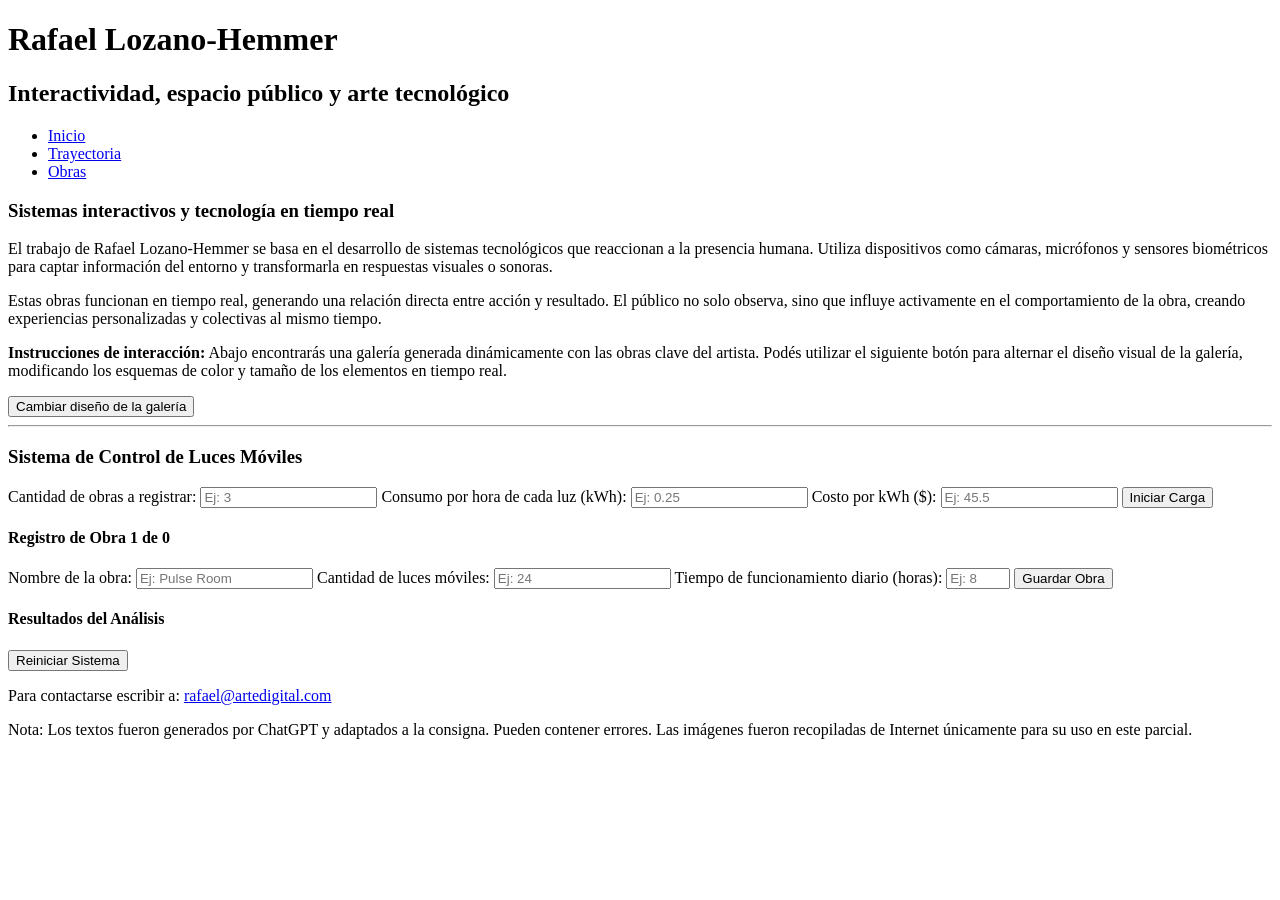
==== obras.html @ 91a45c19 "Add files via upload Se cambia nombre de los archivos HTML y se cargan nuevos con el contenido dentr" ====
<!DOCTYPE html>
<html lang="es">
<head>
    <meta charset="UTF-8">
    <title>Rafael Lozano-Hemmer - Obras</title>

    <!-- Fuente Barlow que pide la consigna -->
    <link rel="preconnect" href="https://fonts.googleapis.com">
    <link rel="preconnect" href="https://fonts.gstatic.com" crossorigin>
    <link href="https://fonts.googleapis.com/css2?family=Barlow:ital,wght@0,300;0,400;0,600;1,300;1,400&display=swap" rel="stylesheet">
    
    <link rel="stylesheet" href="css/estilos.css">
</head>
<body>

    <!-- Contenedor gral -->
    <div class="bloque-contenedor">

        <!-- Encabezado (el mismo en todas las paginas) -->
        <header class="encabezado">
            <h1 class="titulos">Rafael Lozano-Hemmer</h1>
            <h2 class="titulos">Interactividad, espacio público y arte tecnológico</h2>
        </header>

        <!-- Menu de navegacion (el mismo en todas las paginas) -->
        <nav class="menu">
            <ul>
                <li><a href="index.html">Inicio</a></li>
                <li><a href="trayectoria.html">Trayectoria</a></li>
                <li><a href="obras.html" class="activo">Obras</a></li>
            </ul>
        </nav>

    
        <main class="contenido-obras">
            
            <!--Intro-->
            <section class="introduccion-tecnologica">
                <h3 class="subtitulo">Sistemas interactivos y tecnología en tiempo real</h3>
                <p>El trabajo de Rafael Lozano-Hemmer se basa en el desarrollo de sistemas tecnológicos que reaccionan a la presencia humana. Utiliza dispositivos como cámaras, micrófonos y sensores biométricos para captar información del entorno y transformarla en respuestas visuales o sonoras.</p>
                <p>Estas obras funcionan en tiempo real, generando una relación directa entre acción y resultado. El público no solo observa, sino que influye activamente en el comportamiento de la obra, creando experiencias personalizadas y colectivas al mismo tiempo.</p>
            </section>

            <!--Instrucciones para el ejercicio interactivo-->
            <section class="bloque-instrucciones">
                <p><strong>Instrucciones de interacción:</strong> Abajo encontrarás una galería generada dinámicamente con las obras clave del artista. Podés utilizar el siguiente botón para alternar el diseño visual de la galería, modificando los esquemas de color y tamaño de los elementos en tiempo real.</p>
                
                <button id="btn-cambiar-diseno" class="titulos">Cambiar diseño de la galería</button>
            </section>

            <!-- Contenedor galeria /en JS se rellena con las imagenes-->
            <section id="contenedor-galeria" class="galeria-estilo-original">
            </section>
            <hr>

            <!-- EJERCICIO -->
            <section class="ejercicio-luces">
                <h3 class="subtitulo">Sistema de Control de Luces Móviles</h3>
                
                <!--Formulario -->
                <div id="paso-inicial">
                    <label for="cant-obras">Cantidad de obras a registrar:</label>
                    <input type="number" id="cant-obras" min="1" placeholder="Ej: 3">
                    
                    <label for="consumo-luz">Consumo por hora de cada luz (kWh):</label>
                    <input type="number" id="consumo-luz" min="0" step="0.1" placeholder="Ej: 0.25">
                    
                    <label for="costo-kwh">Costo por kWh ($):</label>
                    <input type="number" id="costo-kwh" min="0" step="0.1" placeholder="Ej: 45.5">
                    
                    <button id="configurar" class="titulos">Iniciar Carga</button>
                </div>

                <!--Carga de obras, oculto al principio-->
                <div id="paso-carga" class="oculto">
                    <h4 class="titulos">Registro de Obra <span id="num-obra-actual">1</span> de <span id="total-obras-carga">0</span></h4>
                    <form id="form-obra">
                        <label for="nombre-obra">Nombre de la obra:</label>
                        <input type="text" id="nombre-obra" placeholder="Ej: Pulse Room">
                        
                        <label for="luces-obra">Cantidad de luces móviles:</label>
                        <input type="number" id="luces-obra" min="1" placeholder="Ej: 24">
                        
                        <label for="horas-obra">Tiempo de funcionamiento diario (horas):</label>
                        <input type="number" id="horas-obra" min="1" max="24" step="0.5" placeholder="Ej: 8">
                        
                        <button type="button" id="guardar-obra" class="titulos">Guardar Obra</button>
                    </form>
                </div>

                <!-- Resultados -->
                <div id="resultados" class="oculto">
                    <h4 class="titulos">Resultados del Análisis</h4>
                    
                    <div id="resultados-texto">
                    </div>

                    <button id="reiniciar" class="titulos">Reiniciar Sistema</button>
                </div>
            </section>

        </main>

        <!-- Footer (el mismo en las 3 paginas) -->
        <footer class="pie-principal">
            <p>Para contactarse escribir a: <a href="mailto:rafael@artedigital.com">rafael@artedigital.com</a></p>
            <p class="nota-legal">Nota: Los textos fueron generados por ChatGPT y adaptados a la consigna. Pueden contener errores. Las imágenes fueron recopiladas de Internet únicamente para su uso en este parcial.</p>
        </footer>

    </div>

    <!-- Script que maneja la galería y el sistema de luces) -->
    <script src="js/galeria.js"></script>
</body>
</html>
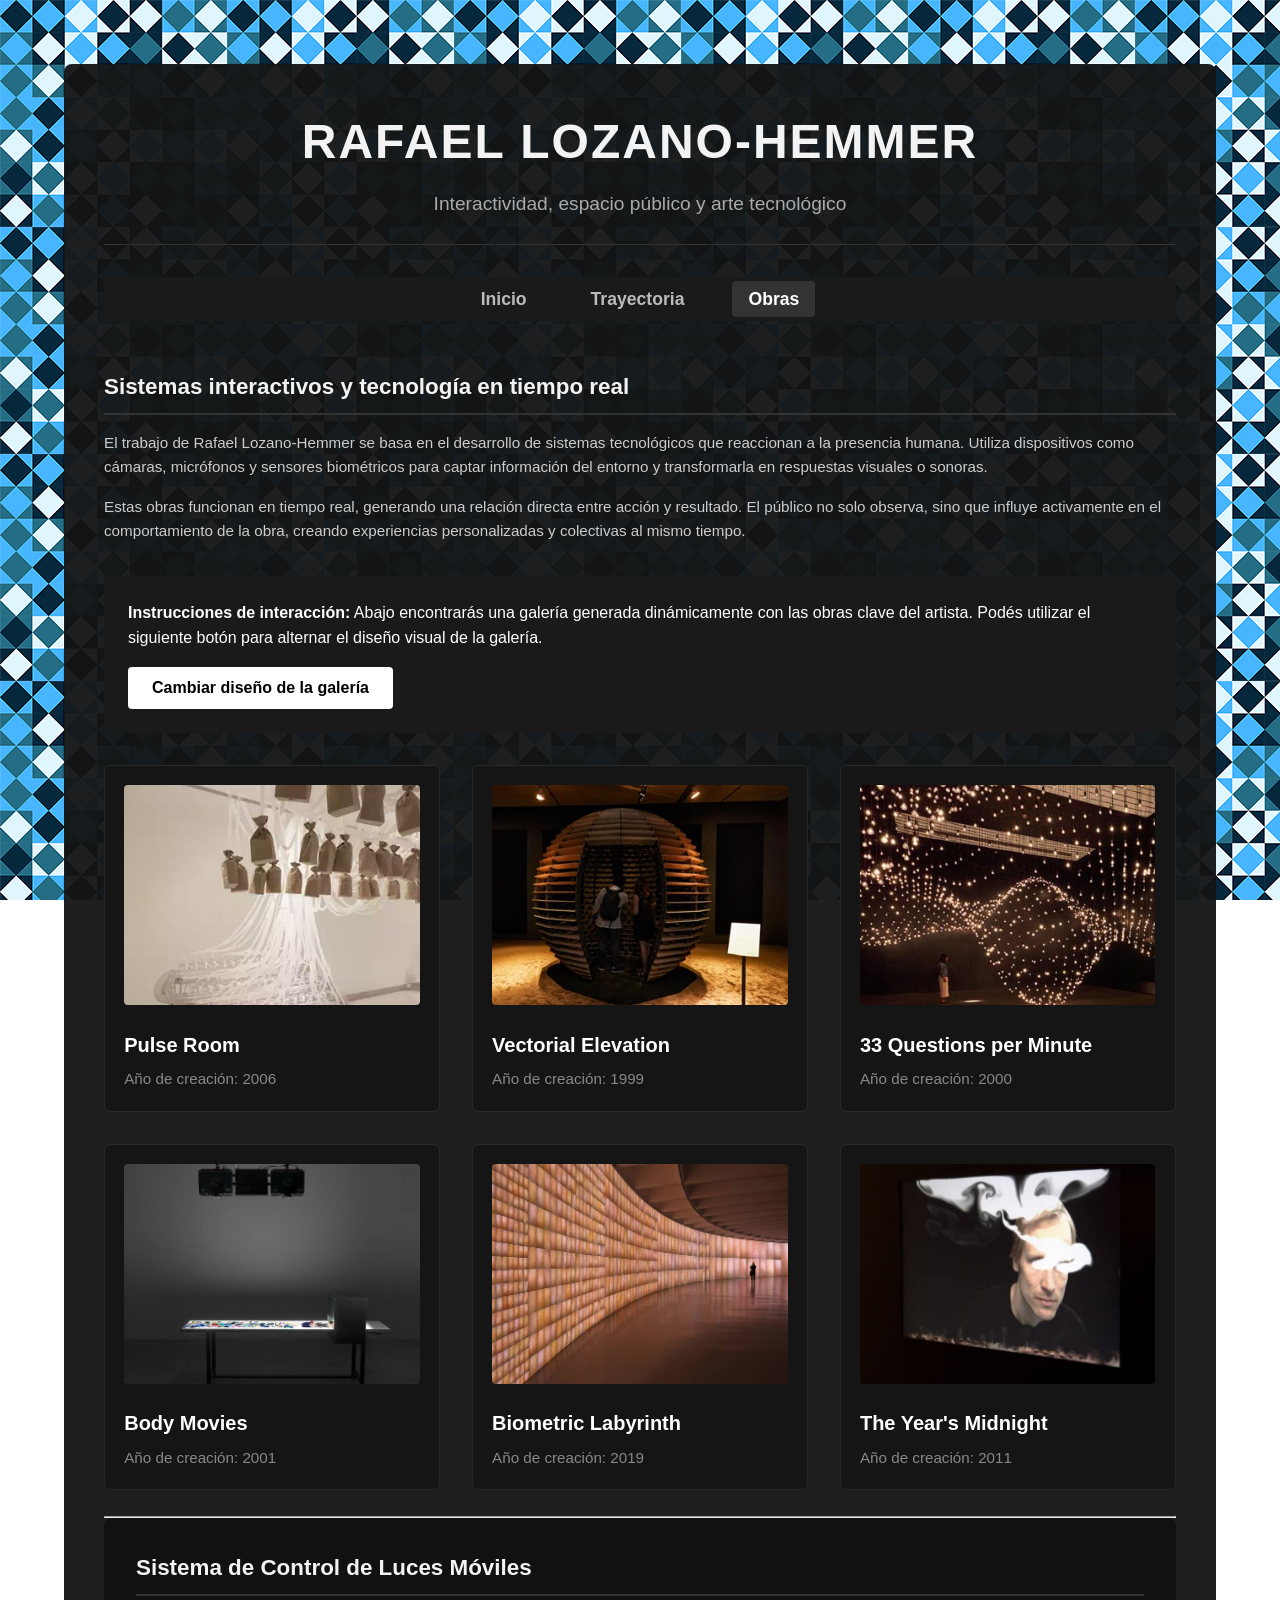
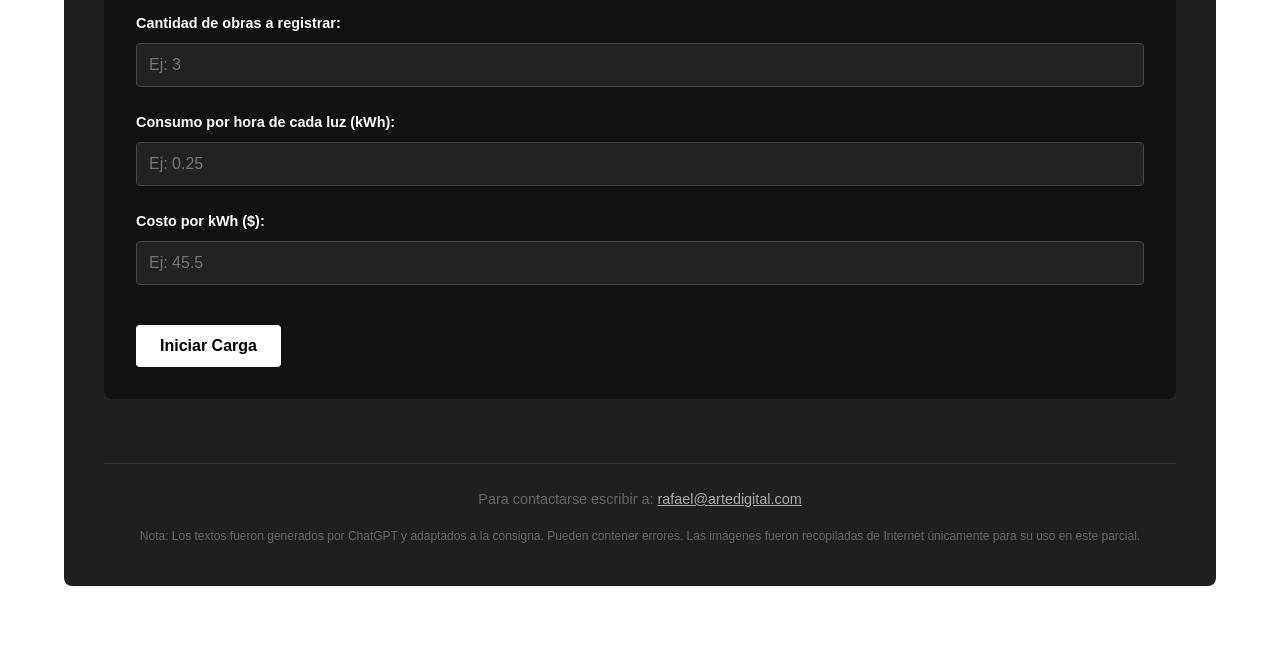
==== commit 2eb3371f: "Add files via upload" ====
--- a/obras.html
+++ b/obras.html
@@ -1,115 +1,106 @@
-<!DOCTYPE html>
-<html lang="es">
-<head>
-    <meta charset="UTF-8">
-    <title>Rafael Lozano-Hemmer - Obras</title>
-
-    <!-- Fuente Barlow que pide la consigna -->
-    <link rel="preconnect" href="https://fonts.googleapis.com">
-    <link rel="preconnect" href="https://fonts.gstatic.com" crossorigin>
-    <link href="https://fonts.googleapis.com/css2?family=Barlow:ital,wght@0,300;0,400;0,600;1,300;1,400&display=swap" rel="stylesheet">
-    
-    <link rel="stylesheet" href="css/estilos.css">
-</head>
-<body>
-
-    <!-- Contenedor gral -->
-    <div class="bloque-contenedor">
-
-        <!-- Encabezado (el mismo en todas las paginas) -->
-        <header class="encabezado">
-            <h1 class="titulos">Rafael Lozano-Hemmer</h1>
-            <h2 class="titulos">Interactividad, espacio público y arte tecnológico</h2>
-        </header>
-
-        <!-- Menu de navegacion (el mismo en todas las paginas) -->
-        <nav class="menu">
-            <ul>
-                <li><a href="index.html">Inicio</a></li>
-                <li><a href="trayectoria.html">Trayectoria</a></li>
-                <li><a href="obras.html" class="activo">Obras</a></li>
-            </ul>
-        </nav>
-
-    
-        <main class="contenido-obras">
-            
-            <!--Intro-->
-            <section class="introduccion-tecnologica">
-                <h3 class="subtitulo">Sistemas interactivos y tecnología en tiempo real</h3>
-                <p>El trabajo de Rafael Lozano-Hemmer se basa en el desarrollo de sistemas tecnológicos que reaccionan a la presencia humana. Utiliza dispositivos como cámaras, micrófonos y sensores biométricos para captar información del entorno y transformarla en respuestas visuales o sonoras.</p>
-                <p>Estas obras funcionan en tiempo real, generando una relación directa entre acción y resultado. El público no solo observa, sino que influye activamente en el comportamiento de la obra, creando experiencias personalizadas y colectivas al mismo tiempo.</p>
-            </section>
-
-            <!--Instrucciones para el ejercicio interactivo-->
-            <section class="bloque-instrucciones">
-                <p><strong>Instrucciones de interacción:</strong> Abajo encontrarás una galería generada dinámicamente con las obras clave del artista. Podés utilizar el siguiente botón para alternar el diseño visual de la galería, modificando los esquemas de color y tamaño de los elementos en tiempo real.</p>
-                
-                <button id="btn-cambiar-diseno" class="titulos">Cambiar diseño de la galería</button>
-            </section>
-
-            <!-- Contenedor galeria /en JS se rellena con las imagenes-->
-            <section id="contenedor-galeria" class="galeria-estilo-original">
-            </section>
-            <hr>
-
-            <!-- EJERCICIO -->
-            <section class="ejercicio-luces">
-                <h3 class="subtitulo">Sistema de Control de Luces Móviles</h3>
-                
-                <!--Formulario -->
-                <div id="paso-inicial">
-                    <label for="cant-obras">Cantidad de obras a registrar:</label>
-                    <input type="number" id="cant-obras" min="1" placeholder="Ej: 3">
-                    
-                    <label for="consumo-luz">Consumo por hora de cada luz (kWh):</label>
-                    <input type="number" id="consumo-luz" min="0" step="0.1" placeholder="Ej: 0.25">
-                    
-                    <label for="costo-kwh">Costo por kWh ($):</label>
-                    <input type="number" id="costo-kwh" min="0" step="0.1" placeholder="Ej: 45.5">
-                    
-                    <button id="configurar" class="titulos">Iniciar Carga</button>
-                </div>
-
-                <!--Carga de obras, oculto al principio-->
-                <div id="paso-carga" class="oculto">
-                    <h4 class="titulos">Registro de Obra <span id="num-obra-actual">1</span> de <span id="total-obras-carga">0</span></h4>
-                    <form id="form-obra">
-                        <label for="nombre-obra">Nombre de la obra:</label>
-                        <input type="text" id="nombre-obra" placeholder="Ej: Pulse Room">
-                        
-                        <label for="luces-obra">Cantidad de luces móviles:</label>
-                        <input type="number" id="luces-obra" min="1" placeholder="Ej: 24">
-                        
-                        <label for="horas-obra">Tiempo de funcionamiento diario (horas):</label>
-                        <input type="number" id="horas-obra" min="1" max="24" step="0.5" placeholder="Ej: 8">
-                        
-                        <button type="button" id="guardar-obra" class="titulos">Guardar Obra</button>
-                    </form>
-                </div>
-
-                <!-- Resultados -->
-                <div id="resultados" class="oculto">
-                    <h4 class="titulos">Resultados del Análisis</h4>
-                    
-                    <div id="resultados-texto">
-                    </div>
-
-                    <button id="reiniciar" class="titulos">Reiniciar Sistema</button>
-                </div>
-            </section>
-
-        </main>
-
-        <!-- Footer (el mismo en las 3 paginas) -->
-        <footer class="pie-principal">
-            <p>Para contactarse escribir a: <a href="mailto:rafael@artedigital.com">rafael@artedigital.com</a></p>
-            <p class="nota-legal">Nota: Los textos fueron generados por ChatGPT y adaptados a la consigna. Pueden contener errores. Las imágenes fueron recopiladas de Internet únicamente para su uso en este parcial.</p>
-        </footer>
-
-    </div>
-
-    <!-- Script que maneja la galería y el sistema de luces) -->
-    <script src="js/galeria.js"></script>
-</body>
-</html>+<!DOCTYPE html>
+<html lang="es">
+<head>
+    <meta charset="UTF-8">
+    <title>Obras</title>
+
+    <!-- Fuente Barlow que pide la consigna -->
+    <link rel="preconnect" href="https://fonts.googleapis.com">
+    <link rel="preconnect" href="https://fonts.gstatic.com" crossorigin>
+    <link href="https://fonts.googleapis.com/css2?family=Barlow:ital,wght@0,300;0,400;0,600;1,300;1,400&display=swap" rel="stylesheet">
+
+    <link rel="stylesheet" href="css/estilos.css">
+</head>
+<body>
+
+    <div class="bloque-contenedor">
+
+        <header class="encabezado">
+            <h1>Rafael Lozano-Hemmer</h1>
+            <h2>Interactividad, espacio público y arte tecnológico</h2>
+        </header>
+
+        <nav class="menu">
+            <ul>
+                <li><a href="index.html">Inicio</a></li>
+                <li><a href="trayectoria.html">Trayectoria</a></li>
+                <li><a href="obras.html" class="activo">Obras</a></li>
+            </ul>
+        </nav>
+
+        <main class="contenido-obras">
+
+            <section class="introduccion-tecnologica">
+                <h3 class="subtitulo">Sistemas interactivos y tecnología en tiempo real</h3>
+                <p>El trabajo de Rafael Lozano-Hemmer se basa en el desarrollo de sistemas tecnológicos que reaccionan a la presencia humana. Utiliza dispositivos como cámaras, micrófonos y sensores biométricos para captar información del entorno y transformarla en respuestas visuales o sonoras.</p>
+                <p>Estas obras funcionan en tiempo real, generando una relación directa entre acción y resultado. El público no solo observa, sino que influye activamente en el comportamiento de la obra, creando experiencias personalizadas y colectivas al mismo tiempo.</p>
+            </section>
+
+            <section class="bloque-instrucciones">
+                <p><strong>Instrucciones de interacción:</strong> Abajo encontrarás una galería generada dinámicamente con las obras clave del artista. Podés utilizar el siguiente botón para alternar el diseño visual de la galería.</p>
+                <button id="btn-cambiar-diseno">Cambiar diseño de la galería</button>
+            </section>
+
+            <section id="contenedor-galeria" class="galeria-estilo-original">
+            </section>
+            <br>
+            <hr>
+
+            <!-- Ejercicio-->
+            <section class="ejercicio-luces">
+                <h3 class="subtitulo">Sistema de Control de Luces Móviles</h3>
+
+                <!-- Formulario -->
+                <div id="paso-inicial">
+                    <label for="cant-obras">Cantidad de obras a registrar:</label>
+                    <input type="number" id="cant-obras" min="1" placeholder="Ej: 3">
+
+                    <label for="consumo-luz">Consumo por hora de cada luz (kWh):</label>
+                    <input type="number" id="consumo-luz" min="0" step="0.1" placeholder="Ej: 0.25">
+
+                    <label for="costo-kwh">Costo por kWh ($):</label>
+                    <input type="number" id="costo-kwh" min="0" step="0.1" placeholder="Ej: 45.5">
+
+                    <button id="configurar">Iniciar Carga</button>
+                </div>
+
+                <!-- Formulario -->
+                <div id="paso-carga" class="oculto">
+                    <h4>Registro de Obra <span id="num-obra-actual">1</span> de <span id="total-obras-carga">0</span></h4>
+                    <form id="form-obra">
+                        <label for="nombre-obra">Nombre de la obra:</label>
+                        <input type="text" id="nombre-obra" placeholder="Ej: Pulse Room">
+
+                        <label for="luces-obra">Cantidad de luces móviles:</label>
+                        <input type="number" id="luces-obra" min="1" placeholder="Ej: 24">
+
+                        <label for="horas-obra">Tiempo de funcionamiento diario (horas):</label>
+                        <input type="number" id="horas-obra" min="1" max="24" step="0.5" placeholder="Ej: 8">
+
+                        <button type="button" id="guardar-obra">Guardar Obra</button>
+                    </form>
+                </div>
+
+                <!-- Resultados -->
+                <div id="resultados" class="oculto">
+                    <h4>Resultados del Análisis</h4>
+
+                    <div id="resultados-texto">
+                    </div>
+
+                    <button id="reiniciar">Reiniciar Sistema</button>
+                </div>
+            </section>
+
+        </main>
+
+        <footer class="pie-principal">
+            <p>Para contactarse escribir a: <a href="mailto:rafael@artedigital.com">rafael@artedigital.com</a></p>
+            <p class="nota-legal">Nota: Los textos fueron generados por ChatGPT y adaptados a la consigna. Pueden contener errores. Las imágenes fueron recopiladas de Internet únicamente para su uso en este parcial.</p>
+        </footer>
+
+    </div>
+
+    <script src="js/galeria.js"></script>
+</body>
+</html>
--- a/css/estilos.css
+++ b/css/estilos.css
@@ -0,0 +1,333 @@
+* {
+    margin: 0;
+    padding: 0;
+    box-sizing: border-box;
+}
+
+body {
+    font-family: Arial, sans-serif;
+    background-image: url('../img/fondo.png');
+    background-attachment: fixed;
+    background-repeat: repeat;
+    color: #ffffff;
+    line-height: 1.6;
+}
+
+h1, h2, h3, h4, button, .menu a {
+    font-family: 'Barlow', sans-serif;
+}
+
+.bloque-contenedor {
+    max-width: 1200px;
+    width: 90%;
+    margin: 4rem auto;
+    background-color: rgba(20, 20, 20, 0.95);
+    padding: 2.5rem;
+    border-radius: 8px;
+}
+
+/* Encabezado (igual en las 3 paginas) */
+.encabezado {
+    text-align: center;
+    margin-bottom: 2rem;
+    border-bottom: 1px solid #333;
+    padding-bottom: 1.5rem;
+}
+
+.encabezado h1 {
+    font-size: 3rem;
+    letter-spacing: 2px;
+    text-transform: uppercase;
+    color: #f3f3f3;
+}
+
+.encabezado h2 {
+    font-size: 1.2rem;
+    font-weight: 300;
+    color: #aaaaaa;
+    margin-top: 0.5rem;
+}
+
+/* Menu de navegacion con flexbox */
+.menu {
+    margin-bottom: 3rem;
+}
+
+.menu ul {
+    list-style: none;
+    display: flex;
+    justify-content: center;
+    background-color: #1a1a1a;
+    padding: 0.5rem;
+    border-radius: 4px;
+}
+
+.menu li {
+    margin: 0 1rem;
+}
+
+.menu a {
+    color: #bbbbbb;
+    text-decoration: none;
+    font-size: 1.1rem;
+    font-weight: 600;
+    padding: 0.5rem 1rem;
+}
+
+.menu a:hover, .menu a.activo {
+    color: #ffffff;
+    background-color: #333333;
+    border-radius: 4px;
+}
+
+/* Cita destacada del index */
+.cita {
+    background-color: #1a1a1a;
+    padding: 1.5rem;
+    border-left: 4px solid #ffffff;
+    margin-bottom: 3rem;
+    font-style: italic;
+}
+
+.cita cite {
+    display: block;
+    font-style: normal;
+    font-weight: 600;
+    margin-top: 0.5rem;
+    color: #888;
+}
+
+.subcolumna {
+    background-color: #181818;
+    padding: 1.5rem;
+    border-radius: 6px;
+}
+
+.subtitulo {
+    font-size: 1.4rem;
+    margin-bottom: 1rem;
+    color: #f3f3f3;
+    border-bottom: 2px solid #333;
+    padding-bottom: 0.5rem;
+}
+
+.subcolumna p, .columna-ancha p, .introduccion-tecnologica p {
+    margin-bottom: 1rem;
+    color: #cccccc;
+    font-size: 0.95rem;
+}
+
+
+.contenedor-gral {
+    display: flex;
+    gap: 2rem;
+}
+
+.contenedor-gral > .subcolumna {
+    width: 33%;
+}
+
+.bloque-derecho-index {
+    width: 66%; 
+    display: flex;
+    flex-direction: column;
+    gap: 2rem;
+}
+
+.filas-columnas {
+    display: flex;
+    gap: 2rem;
+}
+
+.contenedor-imagen-artista img {
+    width: 100%;
+    height: 250px;
+    object-fit: cover;
+    border-radius: 6px;
+}
+
+.contenedor-gral-trayectoria {
+    display: flex;
+    gap: 2.5rem;
+}
+
+.columna-ancha {
+    width: 65%;
+}
+
+.columna-ancha article {
+    margin-bottom: 2.5rem;
+}
+
+.columna-angosta {
+    width: 30%;
+}
+
+.componente-curioso {
+    background-color: #1a1a1a;
+    padding: 1.5rem;
+    border-radius: 6px;
+    text-align: center;
+}
+
+.contenedor-dato {
+    min-height: 140px;
+    display: flex;
+    align-items: center;
+    justify-content: center;
+    margin-bottom: 1.5rem;
+    background-color: #111;
+    padding: 1rem;
+    border-radius: 4px;
+}
+
+/* botones */
+button {
+    background-color: #ffffff;
+    color: #000000;
+    border: none;
+    padding: 0.75rem 1.5rem;
+    font-size: 1rem;
+    font-weight: 600;
+    cursor: pointer;
+    border-radius: 4px;
+}
+
+button:hover {
+    background-color: #cccccc;
+}
+
+/* GALERIA INTERACTIVA */
+.bloque-instrucciones {
+    background-color: #1a1a1a;
+    padding: 1.5rem;
+    border-radius: 6px;
+    margin: 2rem 0;
+}
+
+.bloque-instrucciones p {
+    margin-bottom: 1rem;
+}
+
+#contenedor-galeria {
+    display: flex;
+    flex-wrap: wrap;
+    gap: 2rem;
+    margin-top: 2rem;
+}
+
+/* diseño 1 */
+.galeria-estilo-original .tarjeta-obra {
+    background-color: #151515;
+    border: 1px solid #282828;
+    width: calc(33.333% - 1.34rem);
+    padding: 1.2rem;
+    border-radius: 6px;
+}
+
+.galeria-estilo-original .tarjeta-obra img {
+    width: 100%;
+    height: 220px;
+    object-fit: cover;
+    border-radius: 4px;
+    margin-bottom: 1rem;
+}
+
+.galeria-estilo-original .tarjeta-obra p {
+    color: #888888;
+}
+
+/* 2do diseño*/
+.galeria-estilo-alternativo .tarjeta-obra {
+    background-color: #ffffff;
+    color: #000000;
+    border: 3px solid #000000;
+    width: calc(50% - 1rem);
+    padding: 1.8rem;
+}
+
+.galeria-estilo-alternativo .tarjeta-obra img {
+    width: 100%;
+    height: 320px;
+    object-fit: cover;
+    margin-bottom: 1.2rem;
+}
+
+.galeria-estilo-alternativo .tarjeta-obra p {
+    color: #444444;
+    font-weight: 600;
+}
+
+.tarjeta-obra h4 {
+    font-size: 1.25rem;
+    margin-bottom: 0.4rem;
+}
+
+.tarjeta-obra p {
+    font-size: 0.95rem;
+}
+
+/* Ejercicio*/
+.ejercicio-luces {
+    background-color: #111111;
+    padding: 2rem;
+    border-radius: 8px;
+}
+
+.ejercicio-luces label {
+    display: block;
+    margin-bottom: 0.5rem;
+    font-weight: 600;
+    font-size: 0.9rem;
+}
+
+.ejercicio-luces input {
+    width: 100%;
+    padding: 0.75rem;
+    background-color: #222;
+    border: 1px solid #444;
+    color: #fff;
+    border-radius: 4px;
+    margin-bottom: 1.5rem;
+    font-size: 1rem;
+}
+
+.ejercicio-luces button {
+    margin-top: 1rem;
+}
+
+#resultados-texto {
+    background-color: #161616;
+    padding: 1.5rem;
+    border-radius: 6px;
+    margin-bottom: 1.5rem;
+    border-left: 4px solid #ffffff;
+}
+
+#resultados-texto ul {
+    margin: 0.5rem 0 1.5rem 1.5rem;
+}
+
+/* ocultar bloques*/
+.oculto {
+    display: none;
+}
+
+
+.pie-principal {
+    margin-top: 4rem;
+    border-top: 1px solid #333;
+    padding-top: 1.5rem;
+    text-align: center;
+    font-size: 0.9rem;
+    color: #666666;
+}
+
+.pie-principal a {
+    color: #aaa;
+}
+
+.nota-legal {
+    margin-top: 1rem;
+    font-size: 0.75rem;
+}
